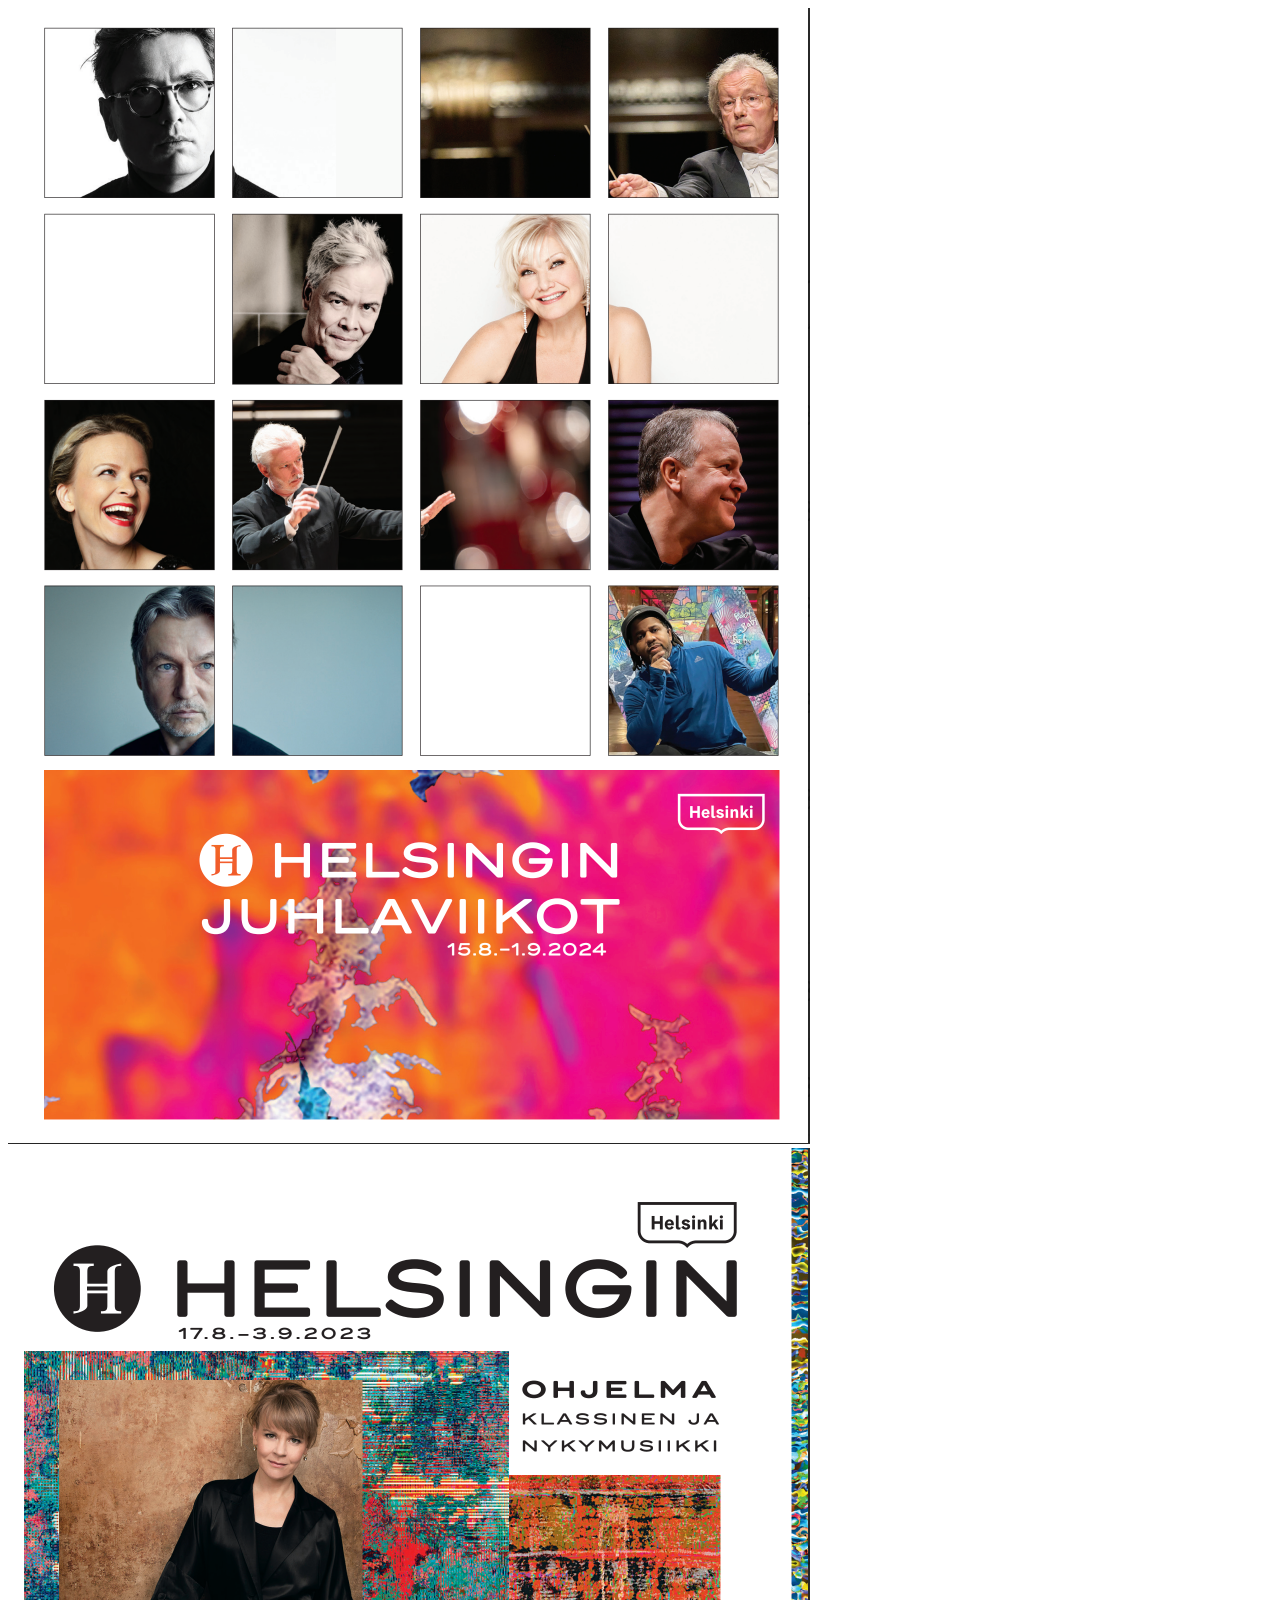
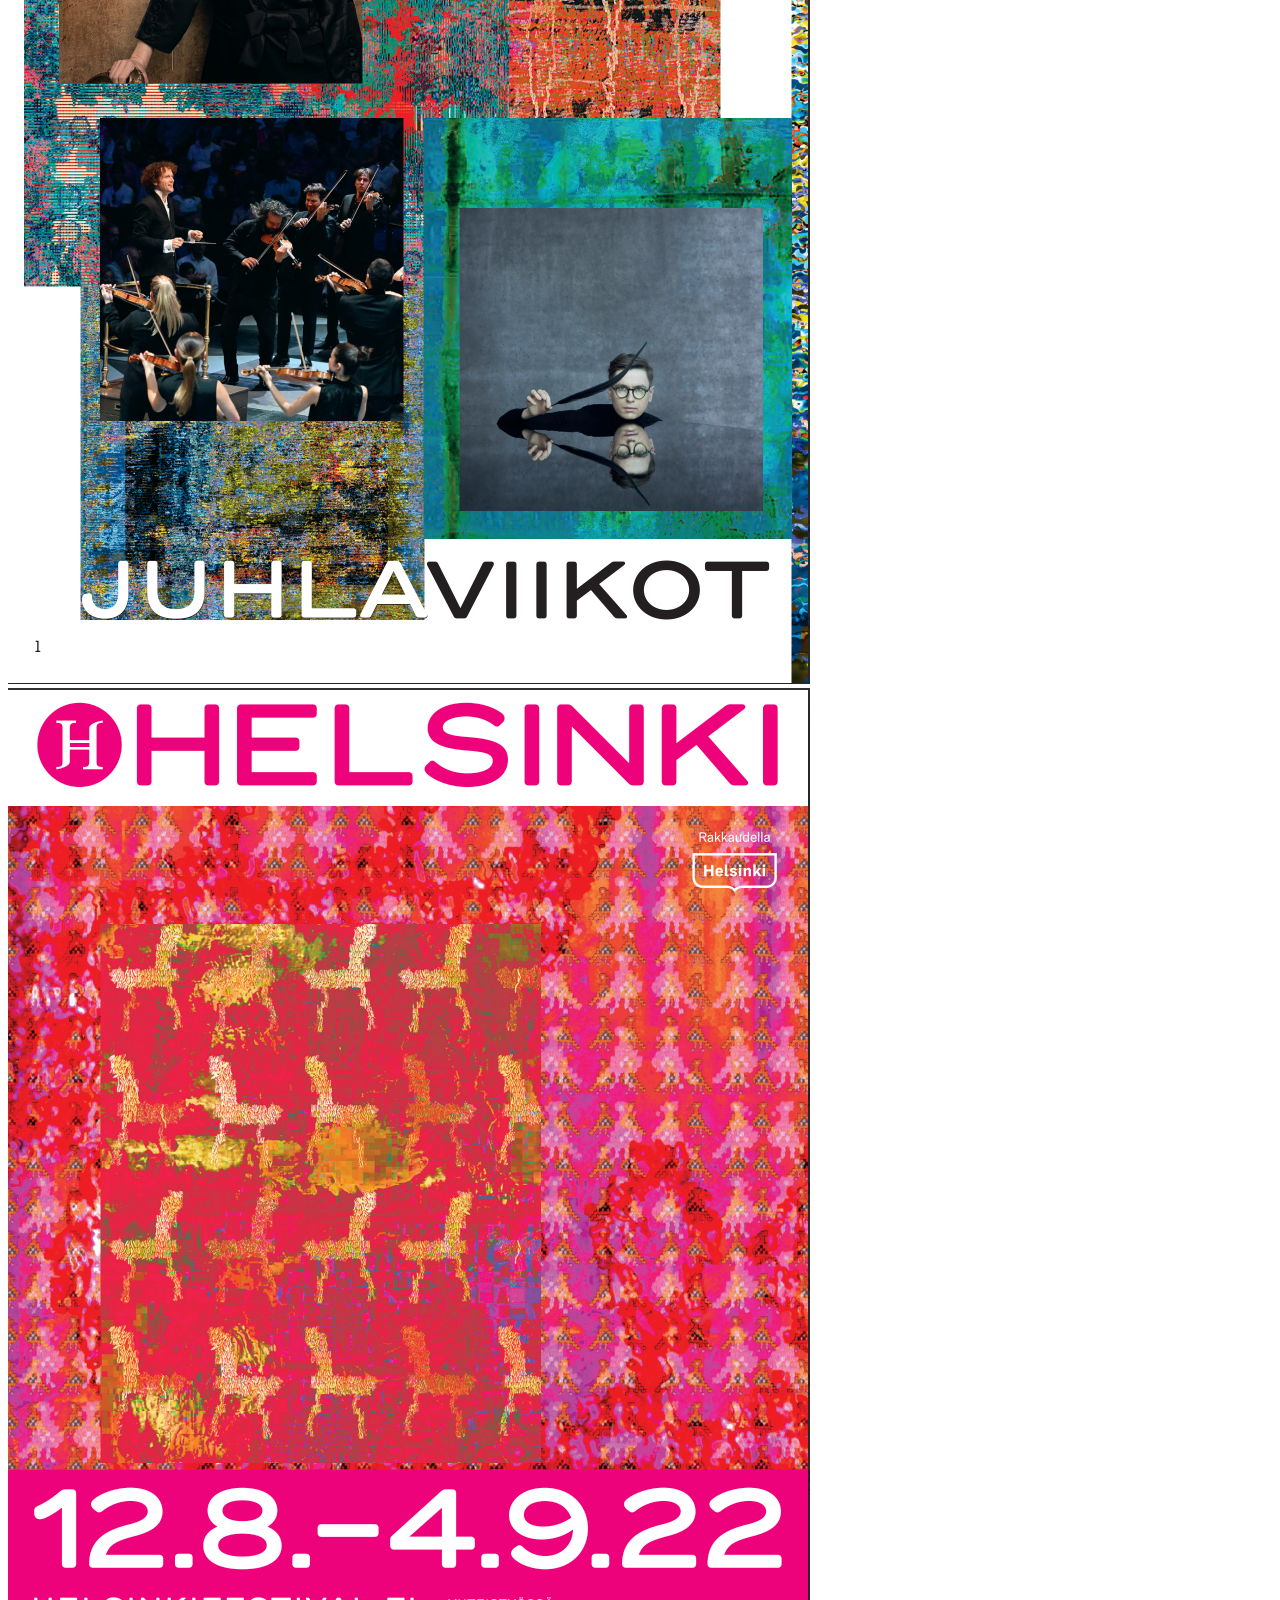
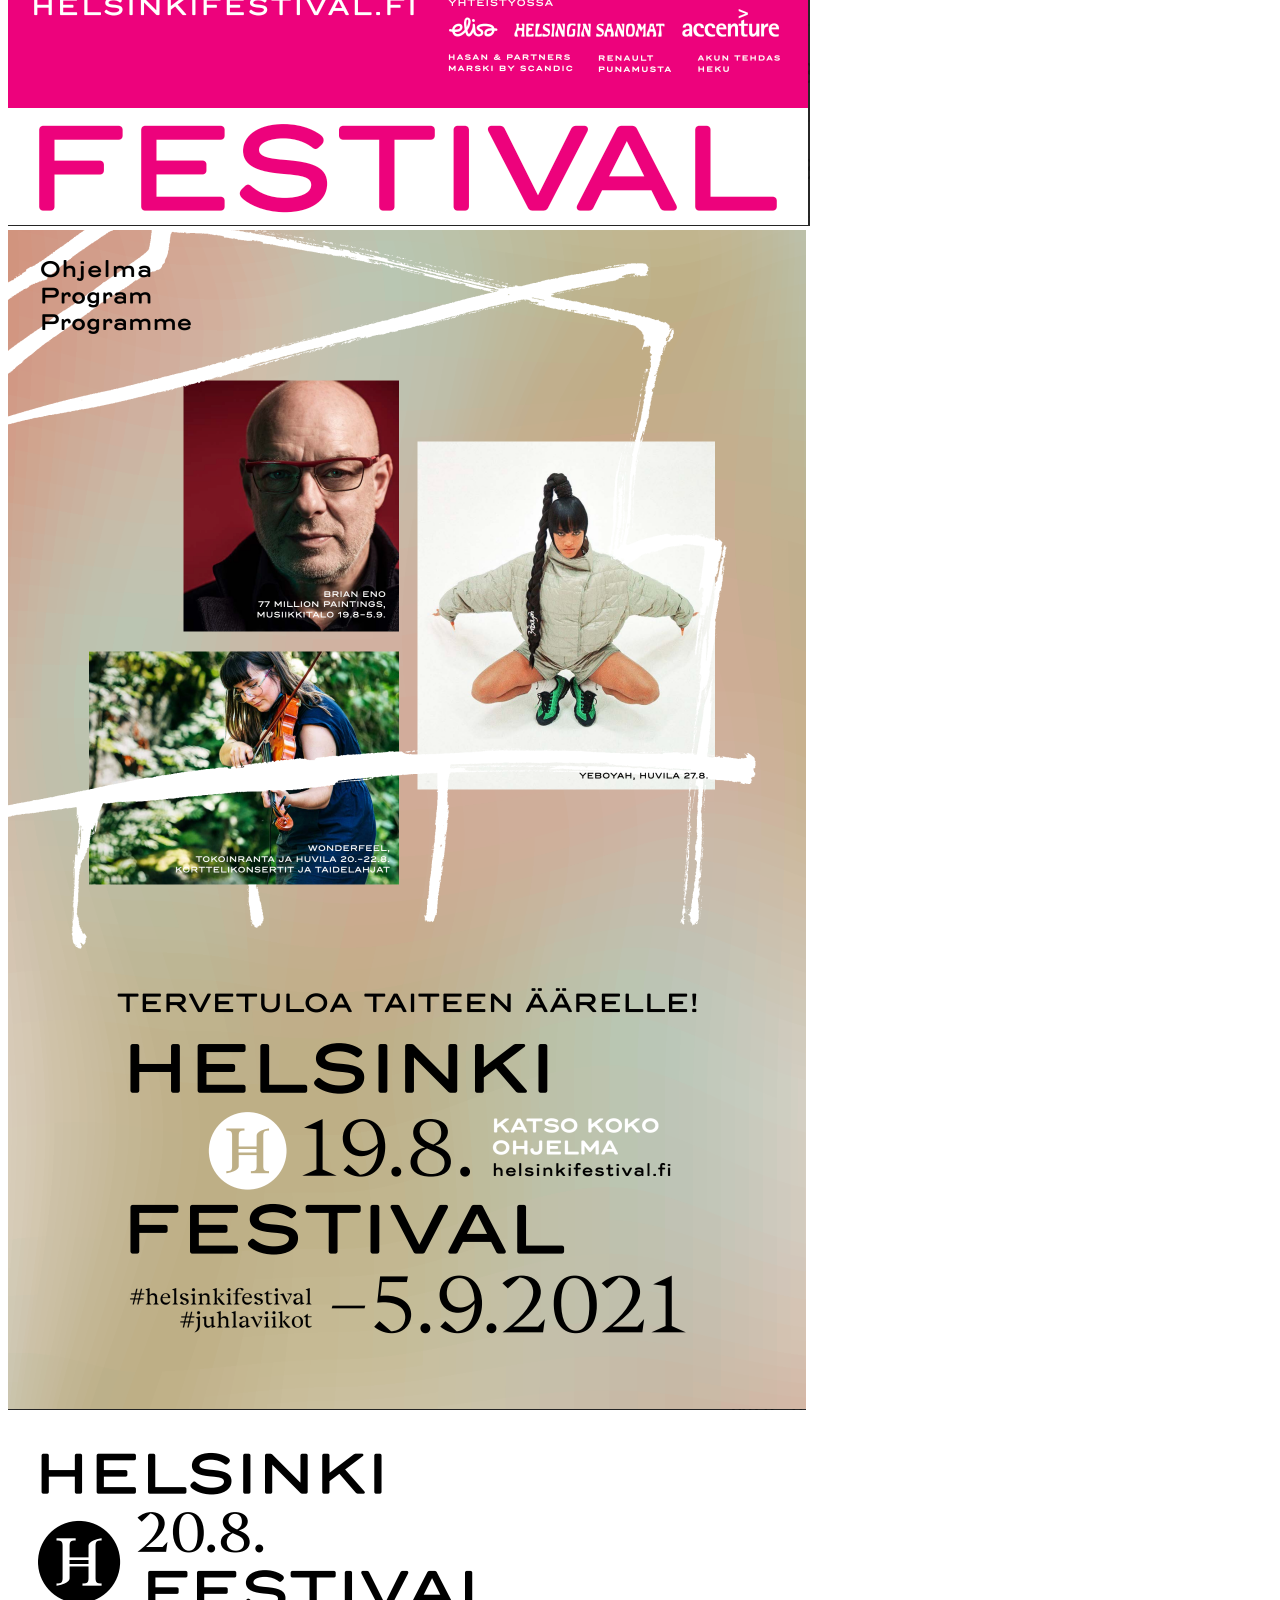
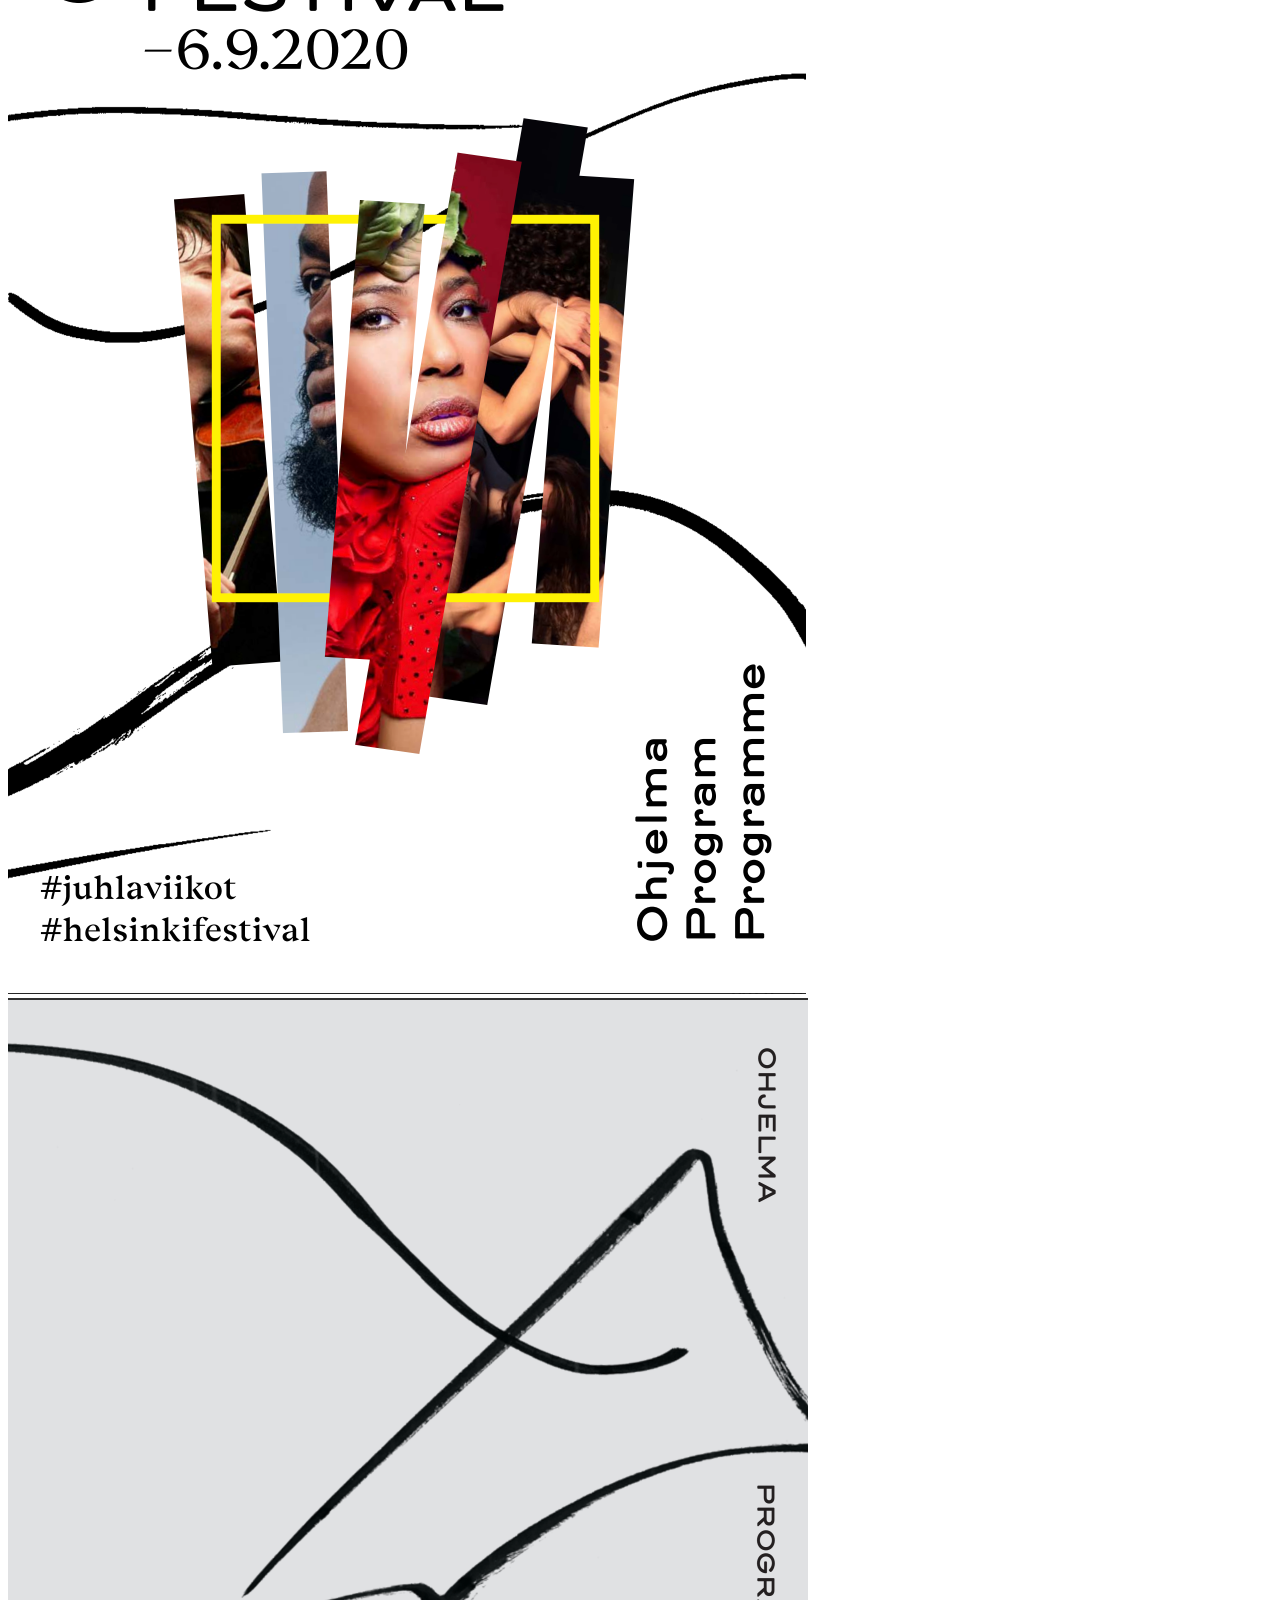
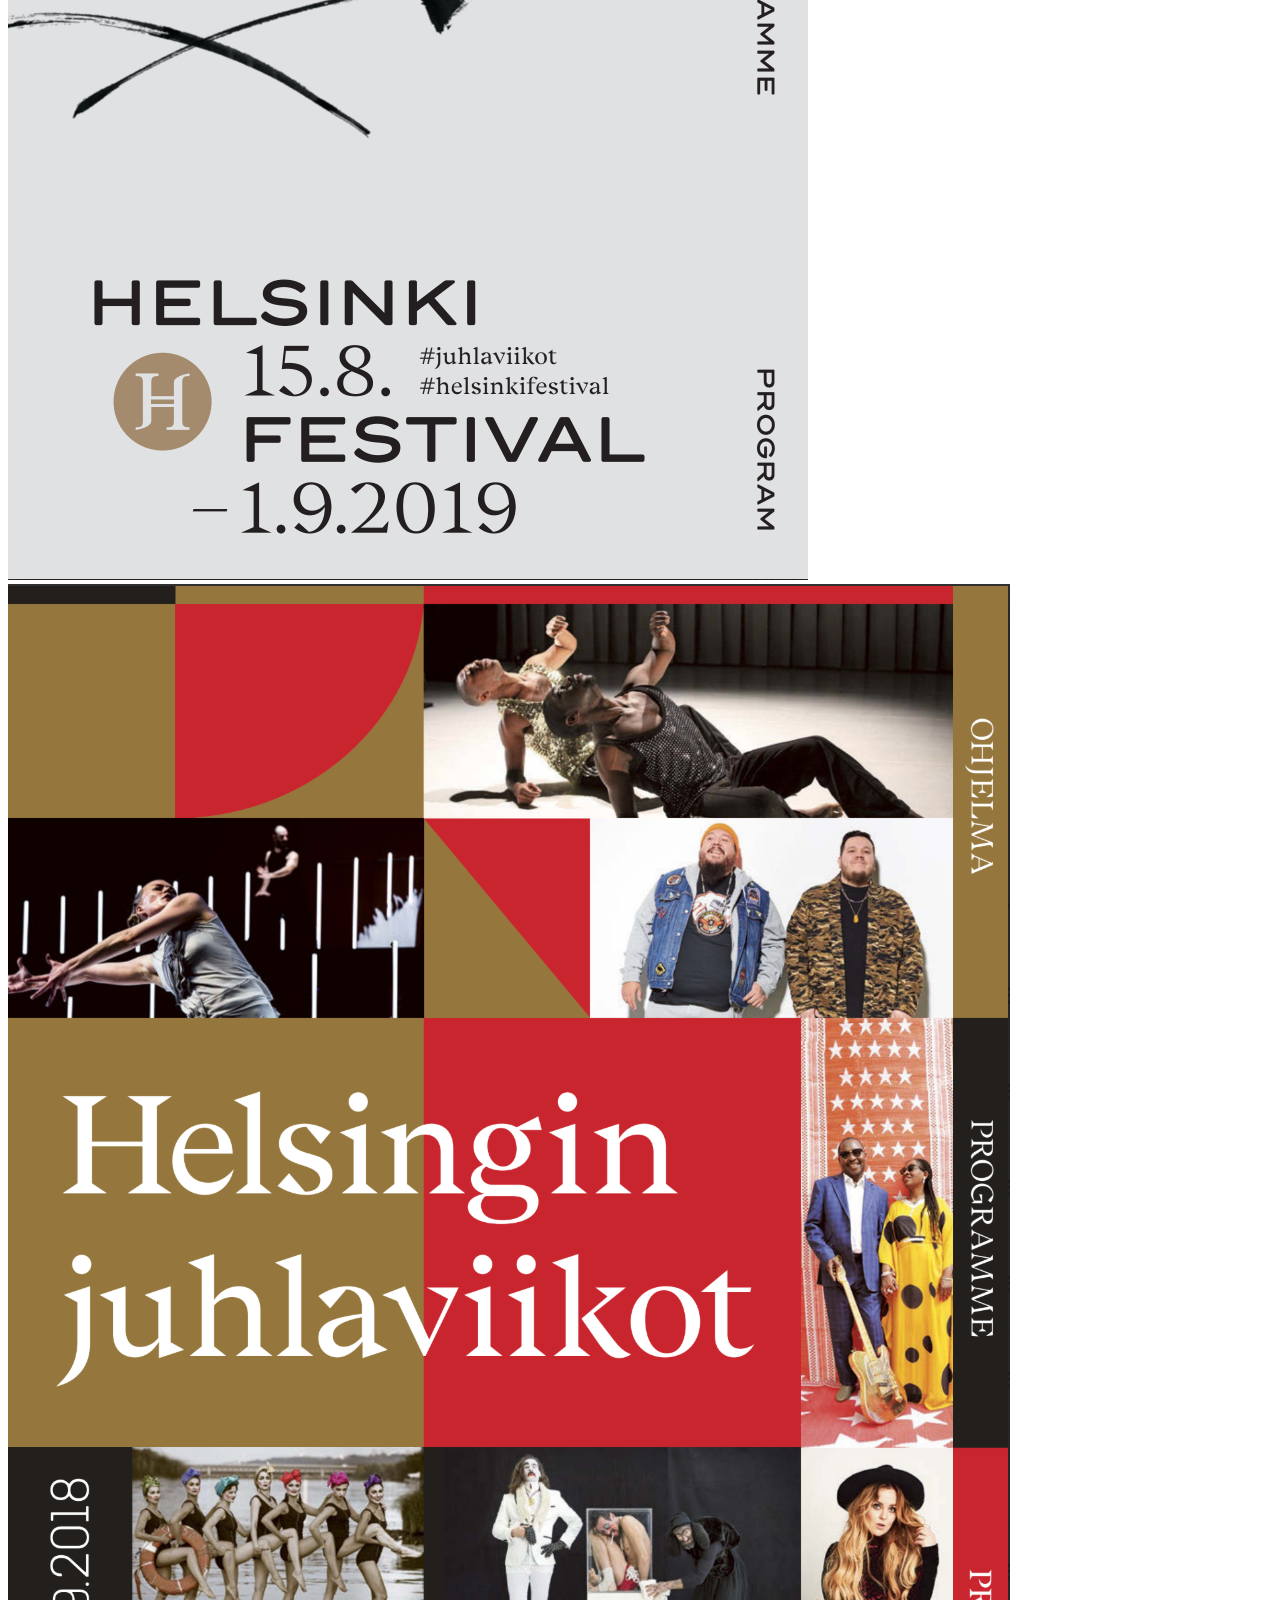
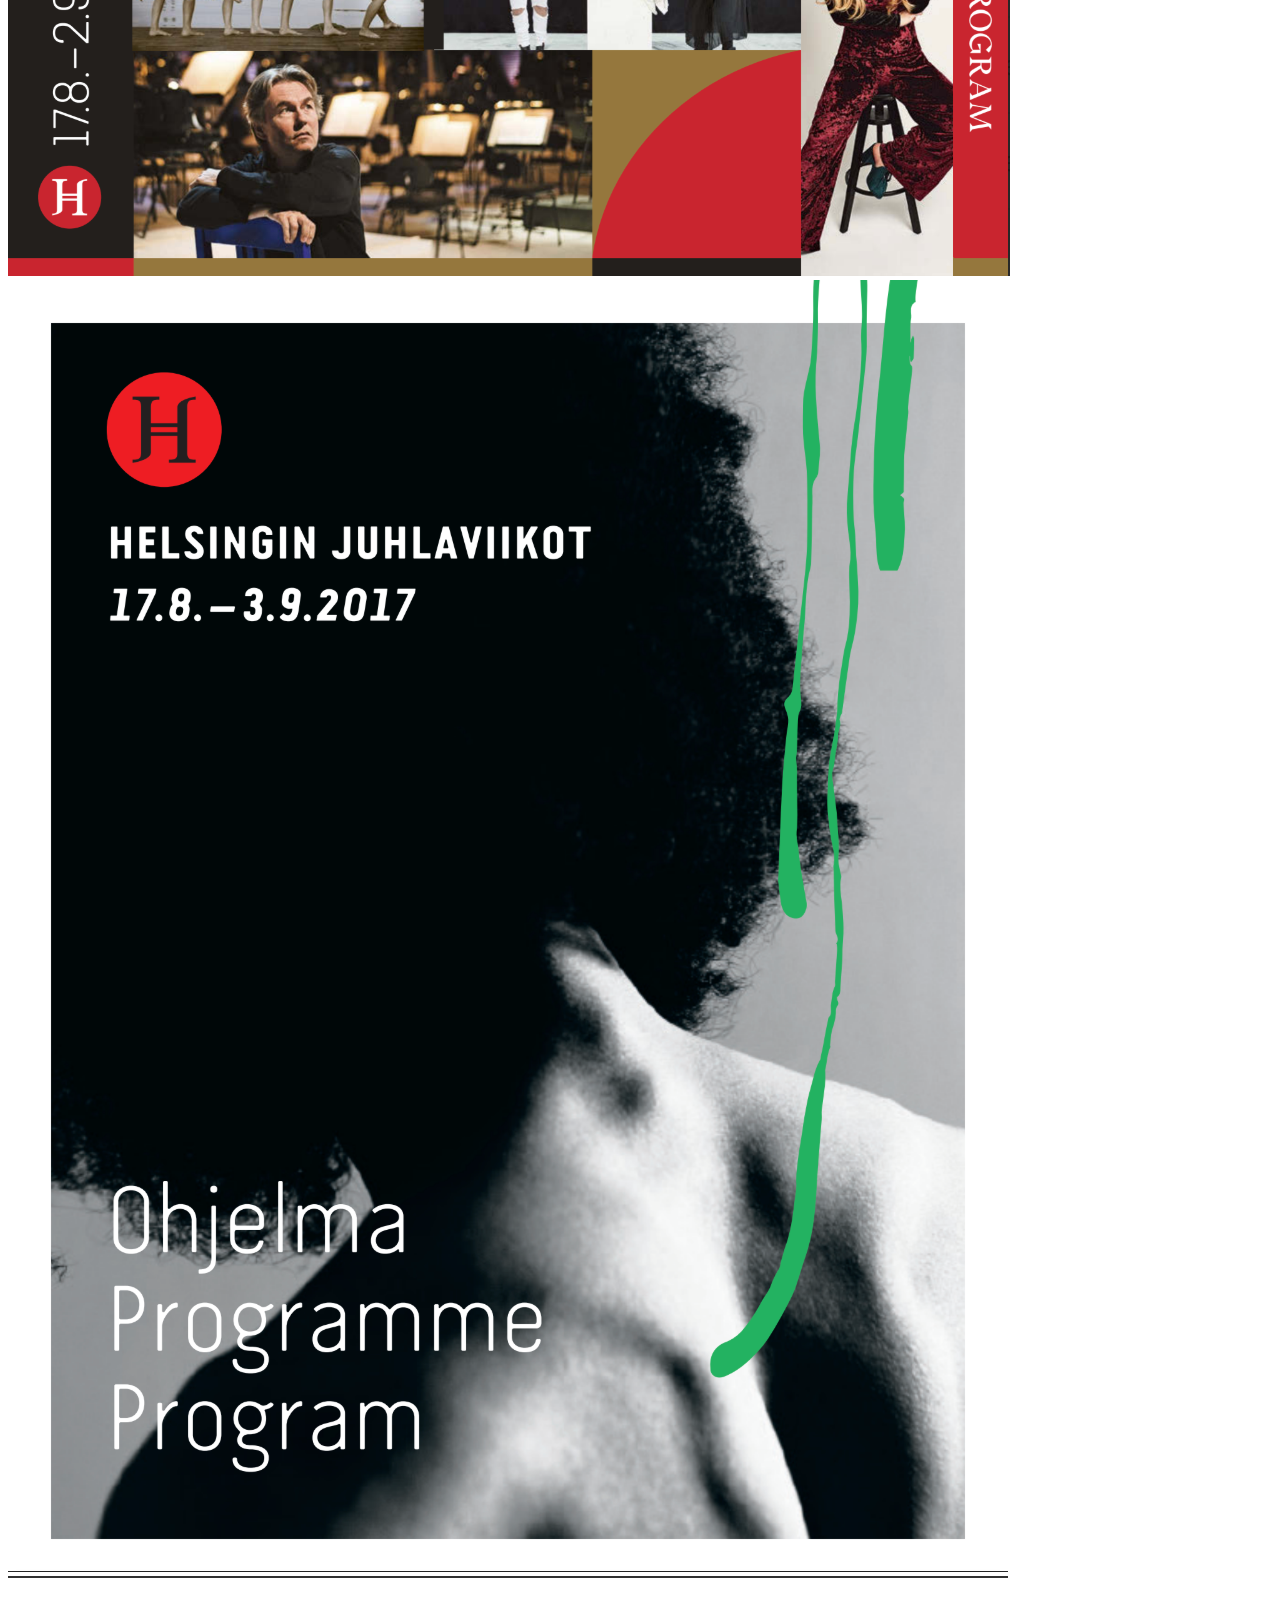
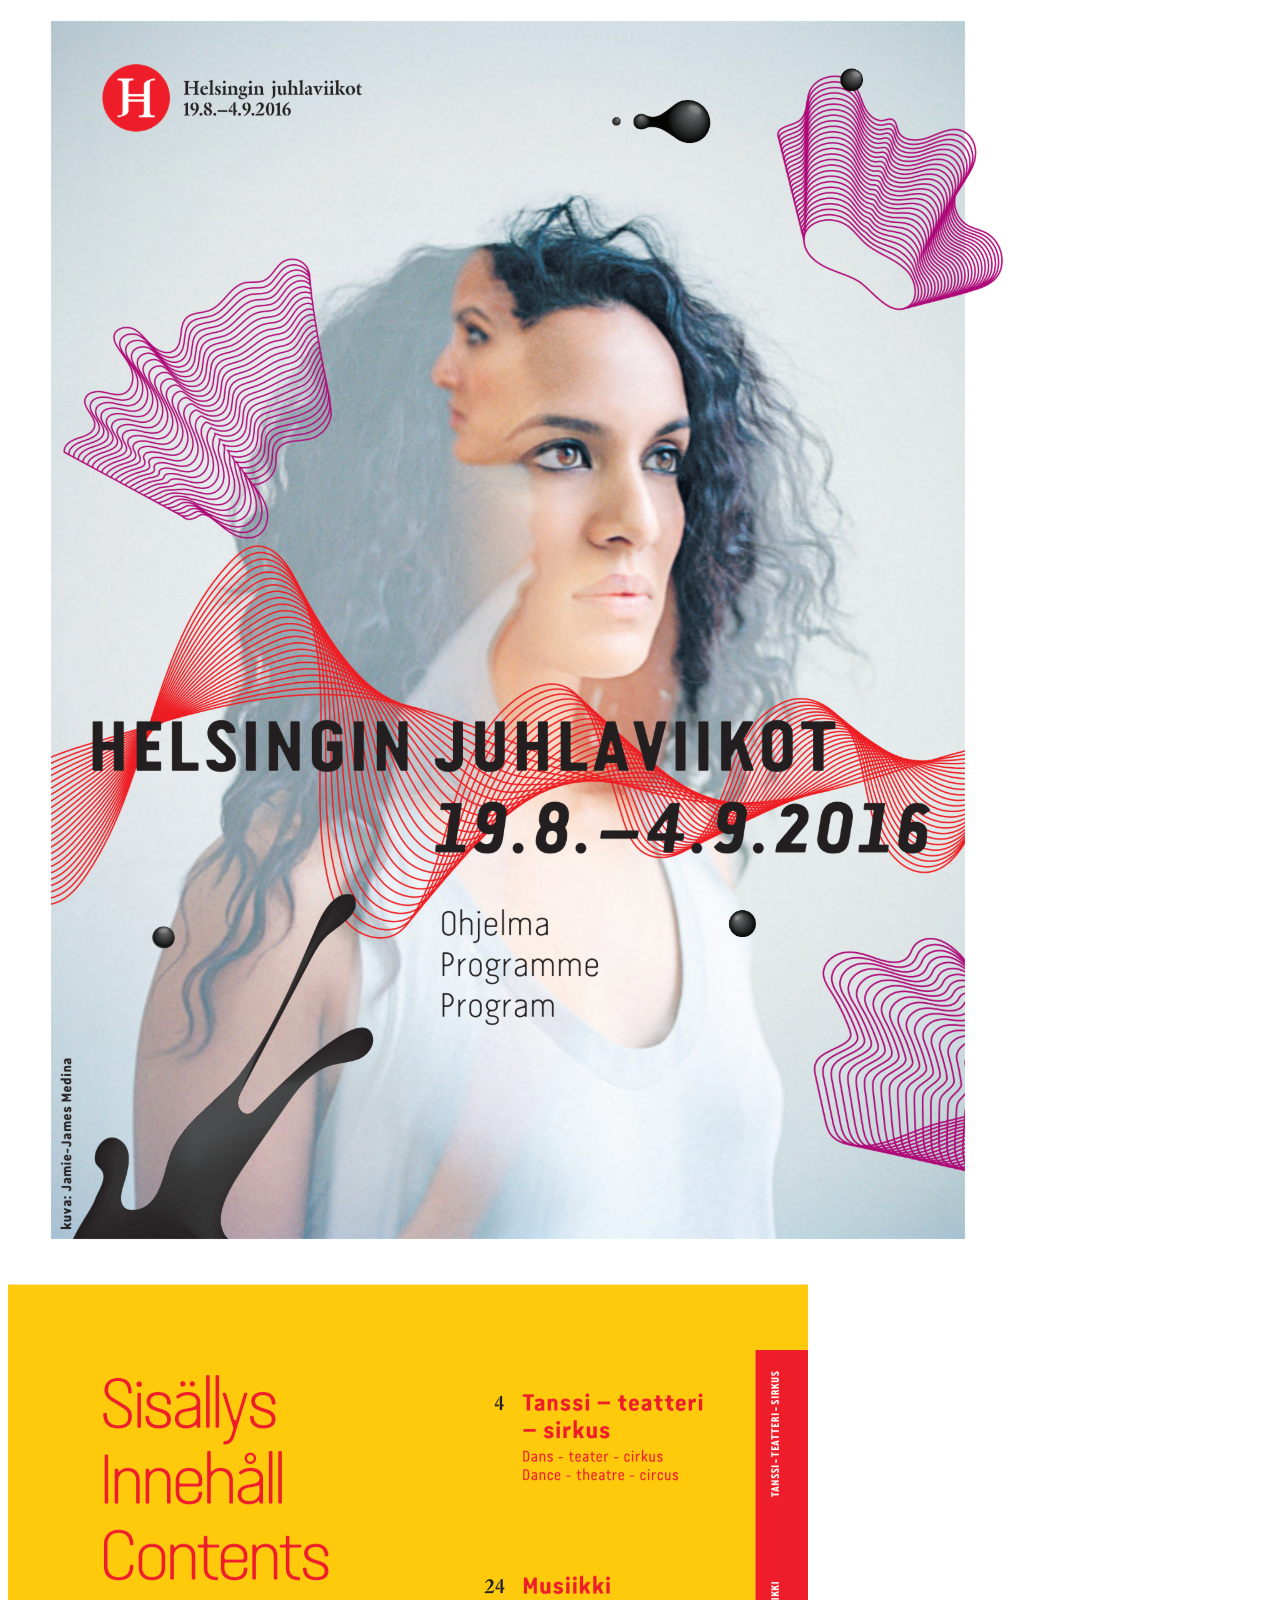
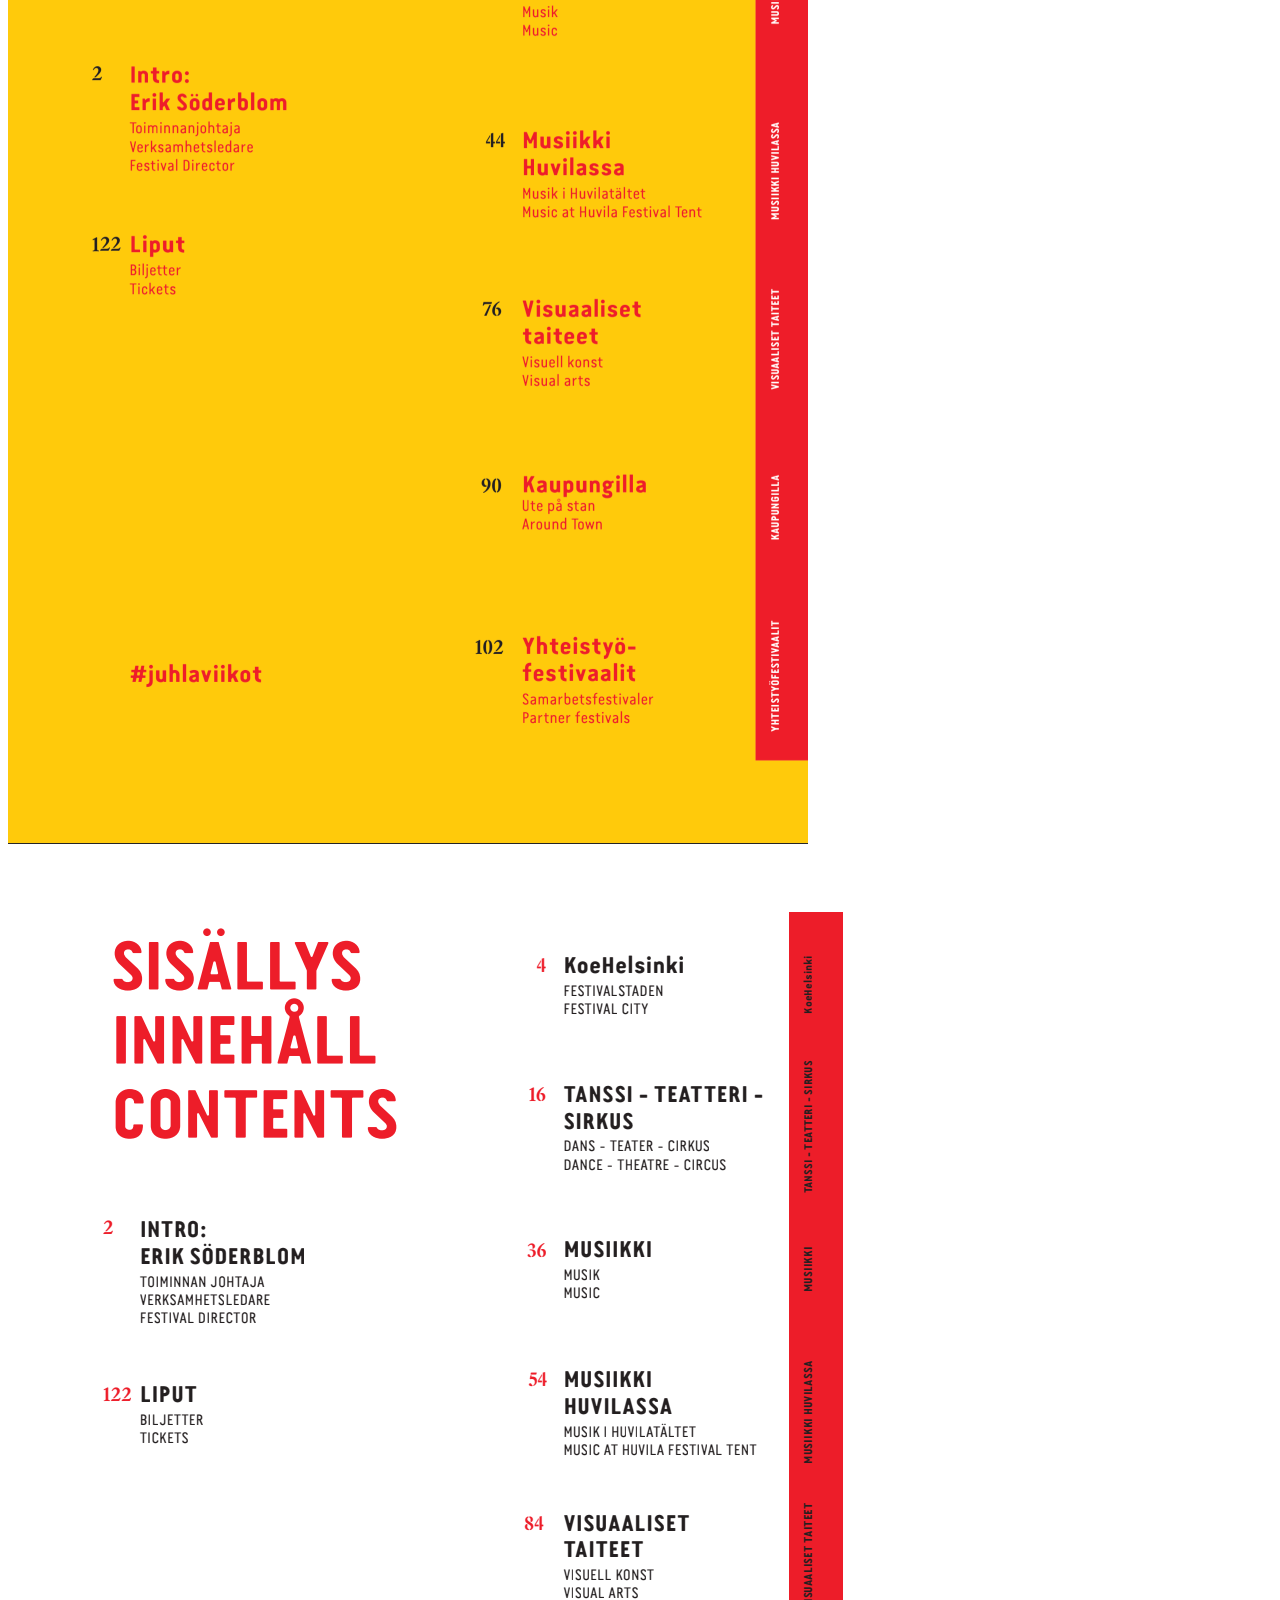
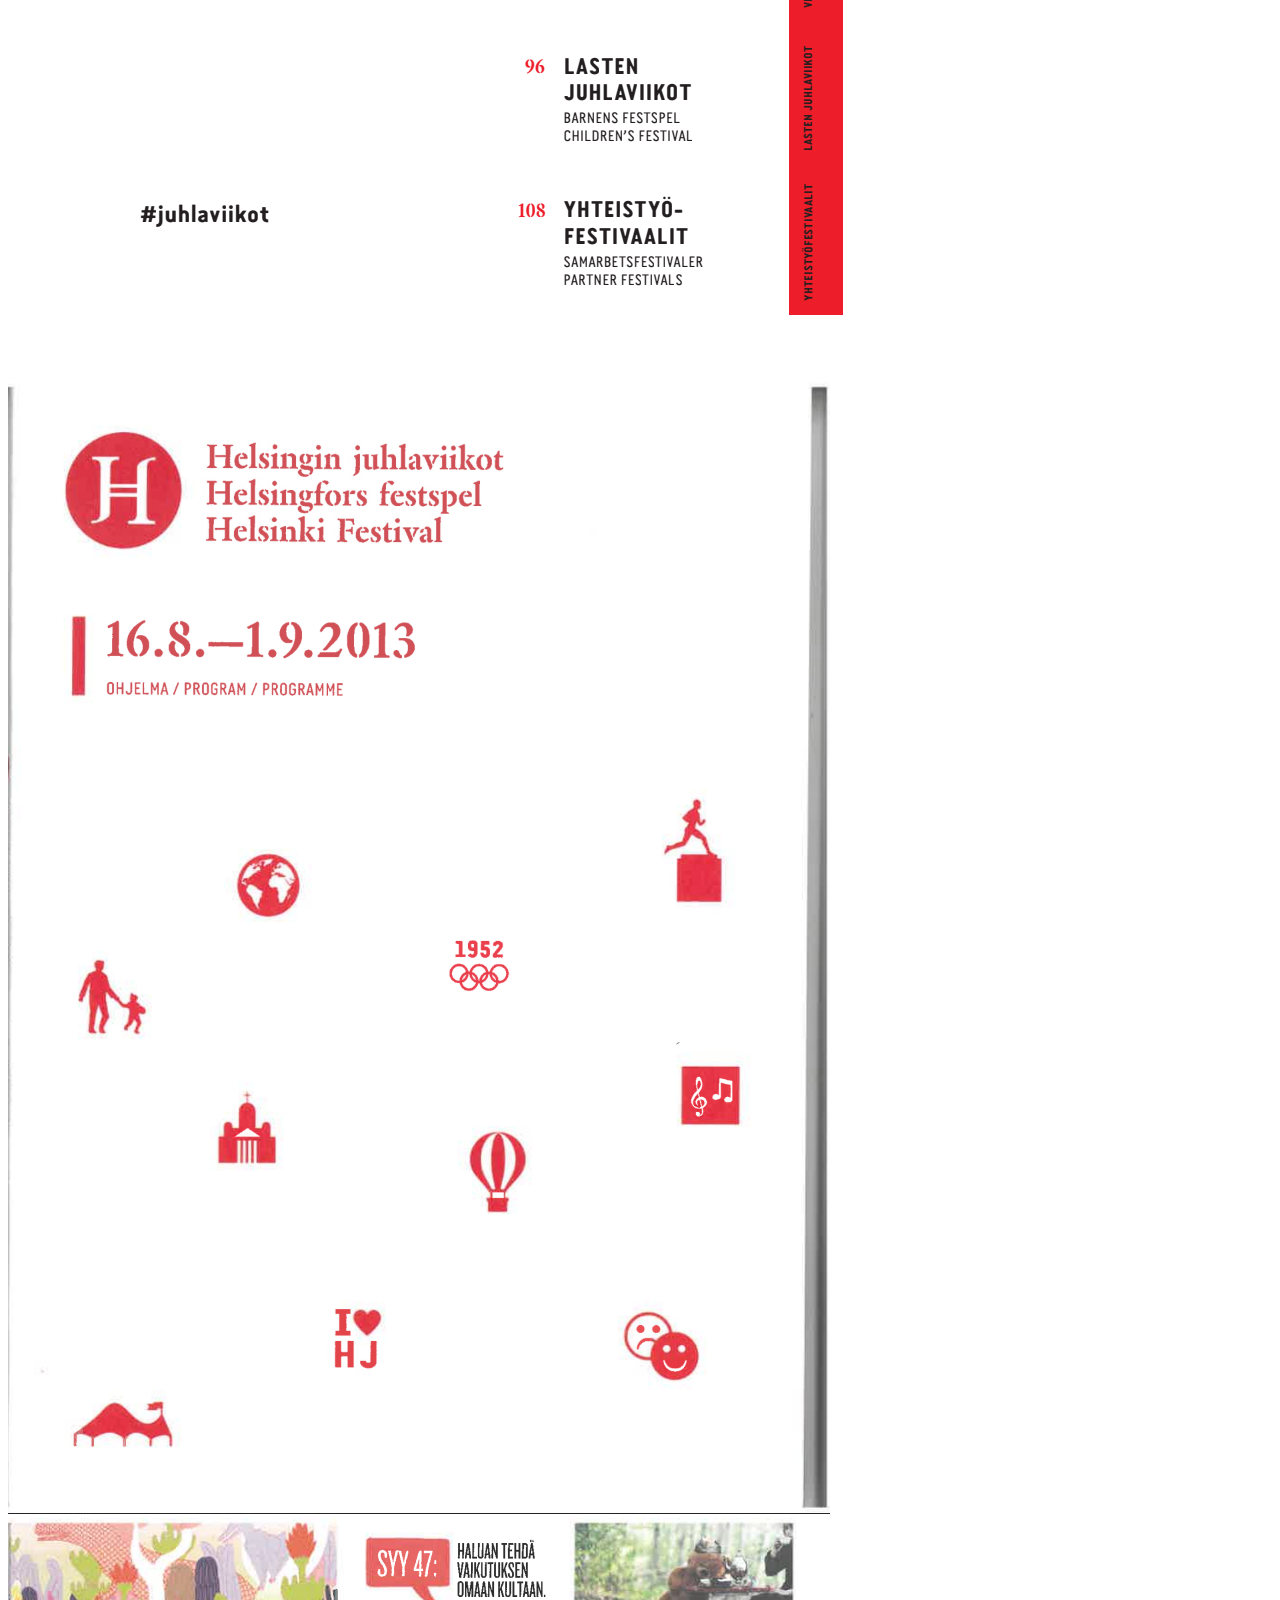
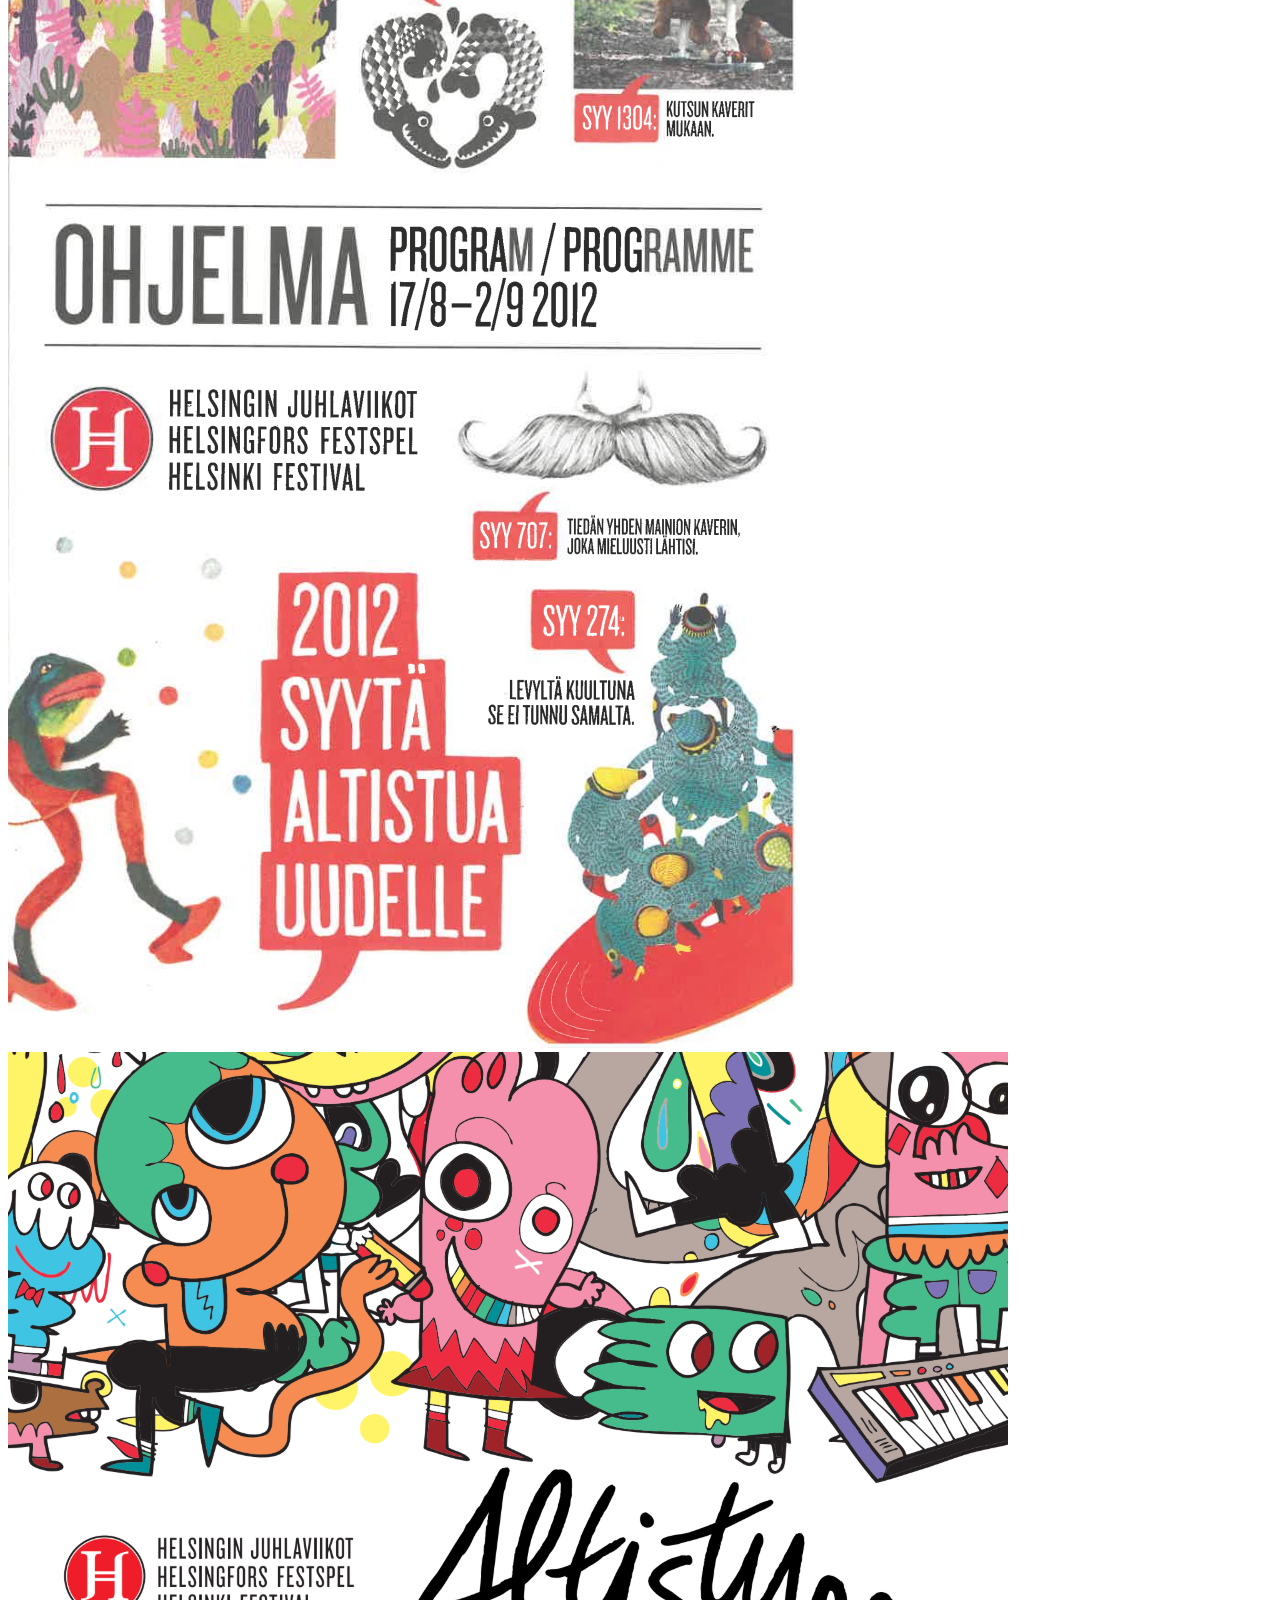
==== home.html @ aea1f805 "Create home.html" ====
<!DOCTYPE html>
<html lang="en">
<head>
    <meta charset="UTF-8">
    <meta name="viewport" content="width=device-width, initial-scale=1.0">
    <title>Helsinki Festival Archive</title>
    <link rel="stylesheet" href="styles.css">
</head>
<body>
    <div class="grid">
        <!-- Example image links -->
        <a href="artist1.html"><img src="covers/2024.png" alt="2024 booklet"></a>
        <a href="artist2.html"><img src="covers/2023.png" alt="2023 booklet"></a>
        <a href="artist3.html"><img src="covers/2022.png" alt="2022 booklet"></a>
        <a href="artist1.html"><img src="covers/2021.png" alt="2024 booklet"></a>
        <a href="artist2.html"><img src="covers/2020.png" alt="2023 booklet"></a>
        <a href="artist3.html"><img src="covers/2019.png" alt="2022 booklet"></a>
        <a href="artist1.html"><img src="covers/2018.png" alt="2024 booklet"></a>
        <a href="artist2.html"><img src="covers/2017.png" alt="2023 booklet"></a>
        <a href="artist3.html"><img src="covers/2016.png" alt="2022 booklet"></a>
        <a href="artist1.html"><img src="covers/2015.png" alt="2024 booklet"></a>
        <a href="artist2.html"><img src="covers/2014.png" alt="2023 booklet"></a>
        <a href="artist3.html"><img src="covers/2013.png" alt="2022 booklet"></a>
        <a href="artist1.html"><img src="covers/2012.png" alt="2024 booklet"></a>
        <a href="artist2.html"><img src="covers/2011.png" alt="2023 booklet"></a>
        <a href="artist3.html"><img src="covers/2010.png" alt="2022 booklet"></a>
        <a href="artist1.html"><img src="covers/2009.png" alt="2024 booklet"></a>
        <a href="artist2.html"><img src="covers/2008.png" alt="2023 booklet"></a>
        <a href="artist3.html"><img src="covers/2007.png" alt="2022 booklet"></a>
    </div>
</body>
</html>
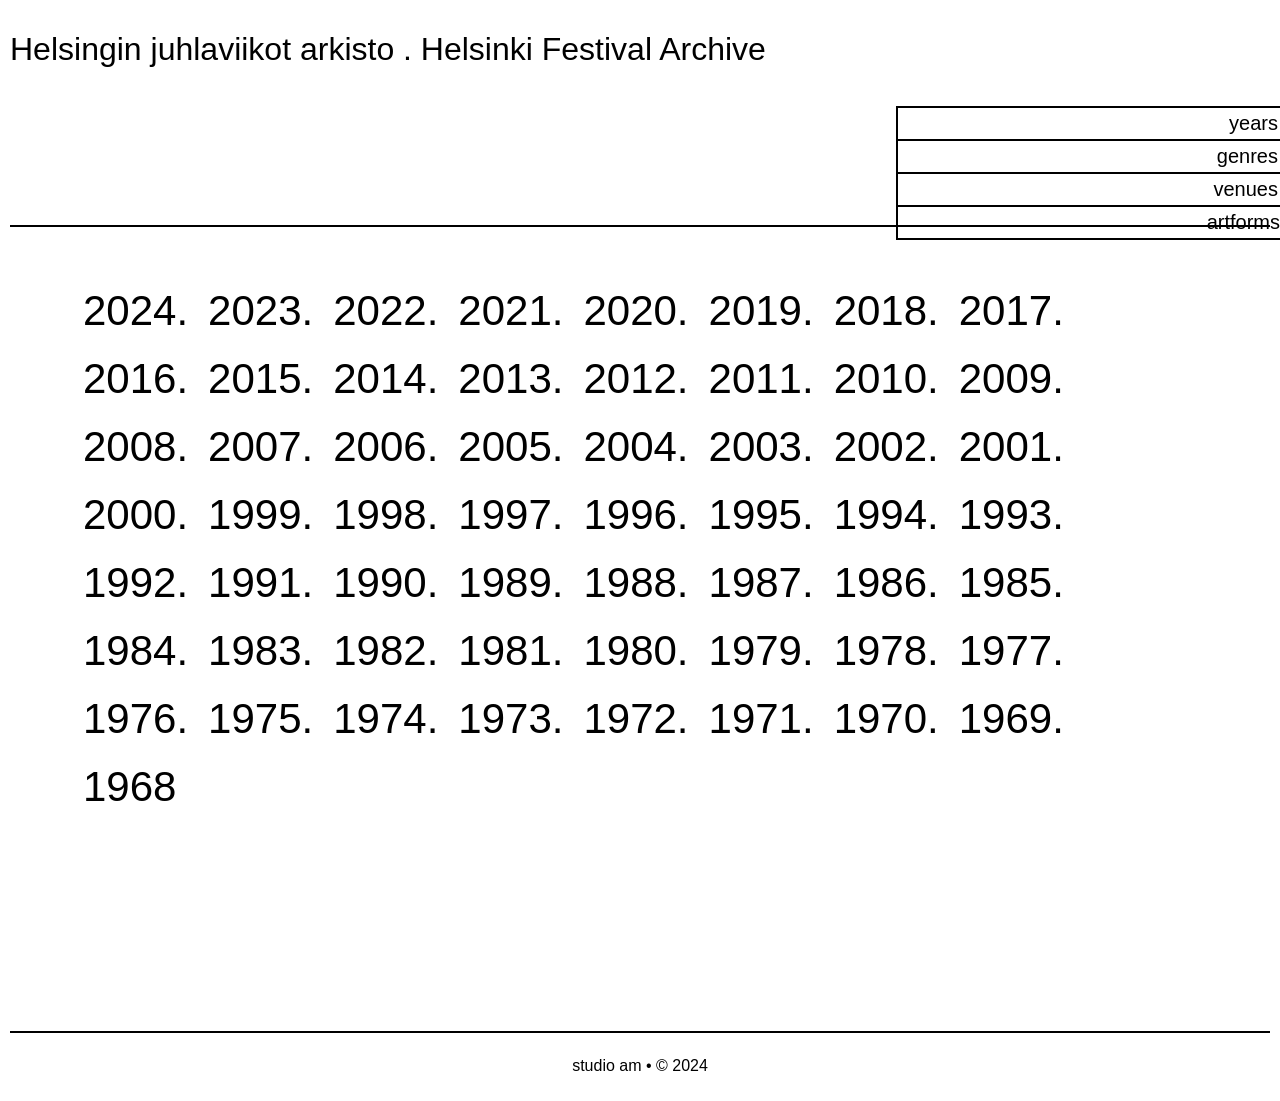
==== commit a11545e9: "Rename indexx.html to home.html" ====
--- a/home.html
+++ b/home.html
@@ -1,32 +1,48 @@
 <!DOCTYPE html>
 <html lang="en">
 <head>
-    <meta charset="UTF-8">
-    <meta name="viewport" content="width=device-width, initial-scale=1.0">
-    <title>Helsinki Festival Archive</title>
-    <link rel="stylesheet" href="styles.css">
+  <meta charset="UTF-8">
+  <meta name="viewport" content="width=device-width, initial-scale=1.0">
+  <title>Helsinki Festival Archive</title>
+  <link rel="stylesheet" href="style.css">
 </head>
+
 <body>
-    <div class="grid">
-        <!-- Example image links -->
-        <a href="artist1.html"><img src="covers/2024.png" alt="2024 booklet"></a>
-        <a href="artist2.html"><img src="covers/2023.png" alt="2023 booklet"></a>
-        <a href="artist3.html"><img src="covers/2022.png" alt="2022 booklet"></a>
-        <a href="artist1.html"><img src="covers/2021.png" alt="2024 booklet"></a>
-        <a href="artist2.html"><img src="covers/2020.png" alt="2023 booklet"></a>
-        <a href="artist3.html"><img src="covers/2019.png" alt="2022 booklet"></a>
-        <a href="artist1.html"><img src="covers/2018.png" alt="2024 booklet"></a>
-        <a href="artist2.html"><img src="covers/2017.png" alt="2023 booklet"></a>
-        <a href="artist3.html"><img src="covers/2016.png" alt="2022 booklet"></a>
-        <a href="artist1.html"><img src="covers/2015.png" alt="2024 booklet"></a>
-        <a href="artist2.html"><img src="covers/2014.png" alt="2023 booklet"></a>
-        <a href="artist3.html"><img src="covers/2013.png" alt="2022 booklet"></a>
-        <a href="artist1.html"><img src="covers/2012.png" alt="2024 booklet"></a>
-        <a href="artist2.html"><img src="covers/2011.png" alt="2023 booklet"></a>
-        <a href="artist3.html"><img src="covers/2010.png" alt="2022 booklet"></a>
-        <a href="artist1.html"><img src="covers/2009.png" alt="2024 booklet"></a>
-        <a href="artist2.html"><img src="covers/2008.png" alt="2023 booklet"></a>
-        <a href="artist3.html"><img src="covers/2007.png" alt="2022 booklet"></a>
-    </div>
+  <header>
+    <div>
+    <h1><a id="title" href="https://helsinkifestivalarchive.github.io/archive/" class="unstyled-link">Helsingin juhlaviikot arkisto</a> . <a id="title" href="https://helsinkifestivalarchive.github.io/archive/" class="unstyled-link">Helsinki Festival Archive</h1></a>
+    
+    <div id="category-list">
+    <p align="right">
+       <ul>
+      <li><button id="filter-years">years</button></li>
+      <li><button id="filter-genres">genres</button></li>
+      <li><button id="filter-venues">venues</button></li>
+      <li><button id="filter-artforms">artforms</button></li>
+    </ul>
+    </p>
+ 
+  </div>
+   <hr class="black-line"> 
+    
+  </header>
+
+  <main>
+
+    <div id="years-list"></div>
+  
+    
+  </main>
+
+
+  <div id="years-list"></div>
+
+  <script src="script.js"></script>
+  
+<hr class="black-line">
 </body>
+<footer id="page-footer">
+ 
+  <p style="text-align: center;">studio am • © 2024</p>
+</footer>
 </html>
--- a/style.css
+++ b/style.css
@@ -0,0 +1,168 @@
+body {
+  font-family: Helvetica, sans-serif;
+  display: flex;
+  flex-direction: column;
+  margin: 10px;
+}
+
+h1 {
+  margin-bottom: 10px;
+  font-weight: 300;
+}
+
+#category-list {
+  position: absolute; /* Allows placement on the right */
+  right: 0; /* Aligns it to the right edge */
+  width: 30%; /* Sets the width */
+  top: 10%; /* Adjust the top position */
+  z-index: 9; /* Makes sure it's above other elements */
+}
+
+#category-list ul {
+  list-style-type: none;
+  padding: 0;
+  margin: 0;
+}
+
+#category-list li {
+  border-top: 2px solid black; 
+  border-left: 2px solid black;
+  padding: 0; /* Adds spacing between items */
+  text-align: right;
+}
+
+#category-list li:last-child {
+  width: 100%; /* Full width for the last item */
+  margin-left: 0;
+  border-left: 2px solid black;
+  border-bottom: 2px solid black;
+}
+
+#years-list {
+  margin-top: 1px; /* Pushes the years list down to avoid overlap with the category list */
+  margin-bottom: 10px;
+  margin-left: 5%;
+  margin-right: 0;
+  z-index: 6;
+}
+
+#years-list ul {
+  list-style-type: none;
+  padding: 10px;
+  display: flex; /* Use flexbox to organize list items horizontally */
+  flex-wrap: wrap; /* Allow items to wrap if they overflow */
+  justify-content: space-evenly;
+  gap: 20px; /* Add spacing between items */
+  font-size: 42px;
+  width: 90%;
+}
+
+#years-list ul:last-child {
+  justify-content: start;
+}
+
+#years-list li:hover {
+  color: #1f2021;
+  text-decoration: underline;
+}
+  
+.year-item {
+  cursor: pointer;
+  margin: 0; /* Corrected from 'none' */
+  padding: 0; /* Corrected from 'none' */
+  color: black;
+  position: relative; /* Fixed positioning */
+  font-size: 42px;
+}
+
+.year-item:hover {
+  color: #1f2021;
+  text-decoration: underline;
+}
+
+#years {
+  display: flex;
+  flex-wrap: wrap; /* Allows items to wrap onto the next line */
+  gap: 30px; /* Spacing between items */
+  list-style-type: none; /* Remove default list styling */
+  padding: 0;
+}
+
+#years li {
+  padding: 8px 12px;
+  background-color: #f0f0f0;
+  border-radius: 5px;
+  cursor: pointer;
+  font-weight: bold;
+  transition: background-color 0.3s;
+  margin: 10px 0;
+}
+
+#years li:hover {
+  background-color: #d0d0d0;
+}
+
+#error-message {
+  color: red;
+}
+
+.black-line {
+  border: none; /* Remove default border styling */
+  border-top: 2px solid black; /* Define the thickness and color */
+  width: 100%; /* Make it span across the entire screen */
+  margin-top: 157px; /* Adds spacing between the content and the black line */
+  z-index: 5;
+}
+
+.unstyled-link {
+  text-decoration: none;
+  color: inherit;
+  font-size: inherit;
+  font-family: inherit;
+  background: none;
+  border: none;
+}
+
+.unstyled-link:hover {
+  text-decoration: underline;
+}
+  
+
+button {
+  background: none;
+  border: none;
+  color: black;
+  padding: 0;
+  text-align: center;
+  text-decoration: none;
+  display: inline-block;
+  font-size: 20px;
+  margin: 4px 2px;
+  cursor: pointer;
+  z-index: 8;
+}
+
+.grid {
+    display: grid;
+    grid-template-columns: repeat(auto-fill, minmax(150px, 1fr));
+    gap: 10px;
+    justify-content: center;
+}
+
+.grid a {
+    display: block;
+    overflow: hidden;
+}
+
+.grid img {
+    width: 100%;
+    height: auto;
+    object-fit: cover;
+    border-radius: 5px;
+    transition: transform 0.2s ease-in-out;
+}
+
+.grid img:hover {
+    transform: scale(1.05);
+}
+
